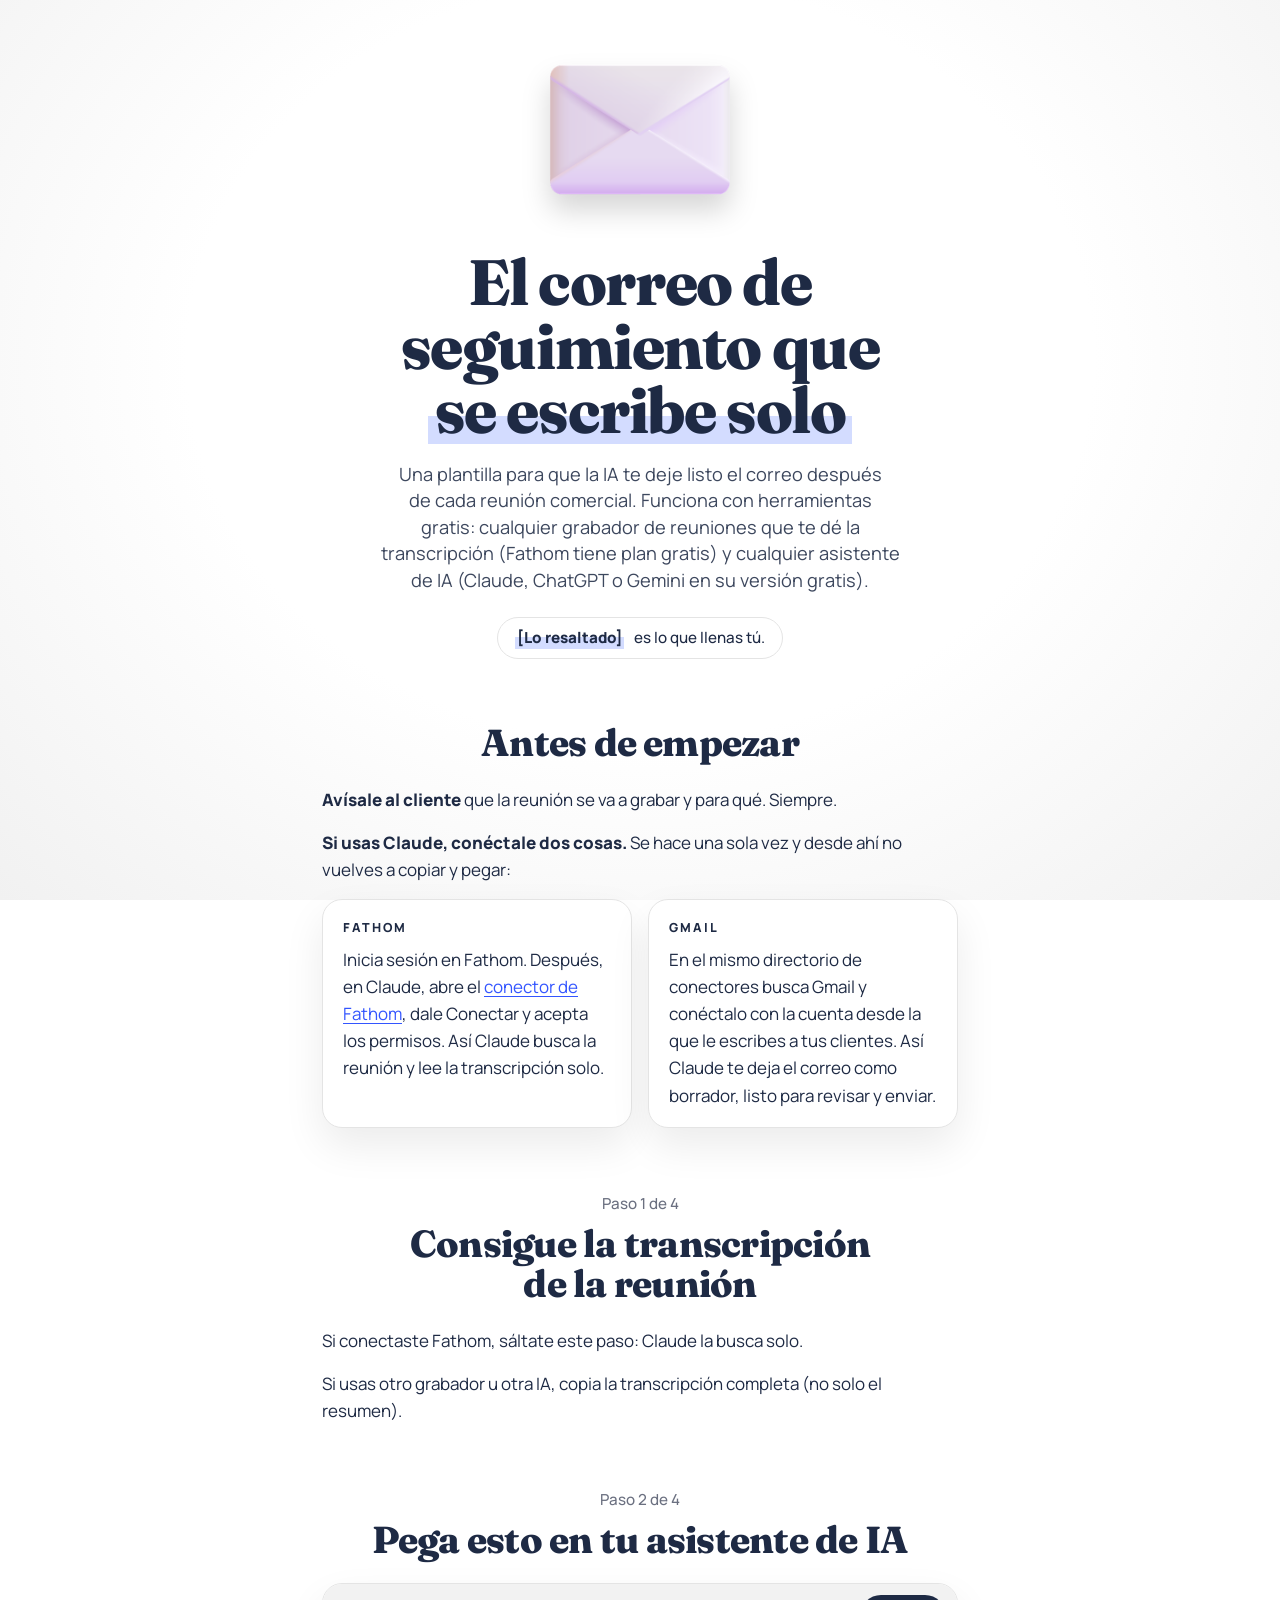
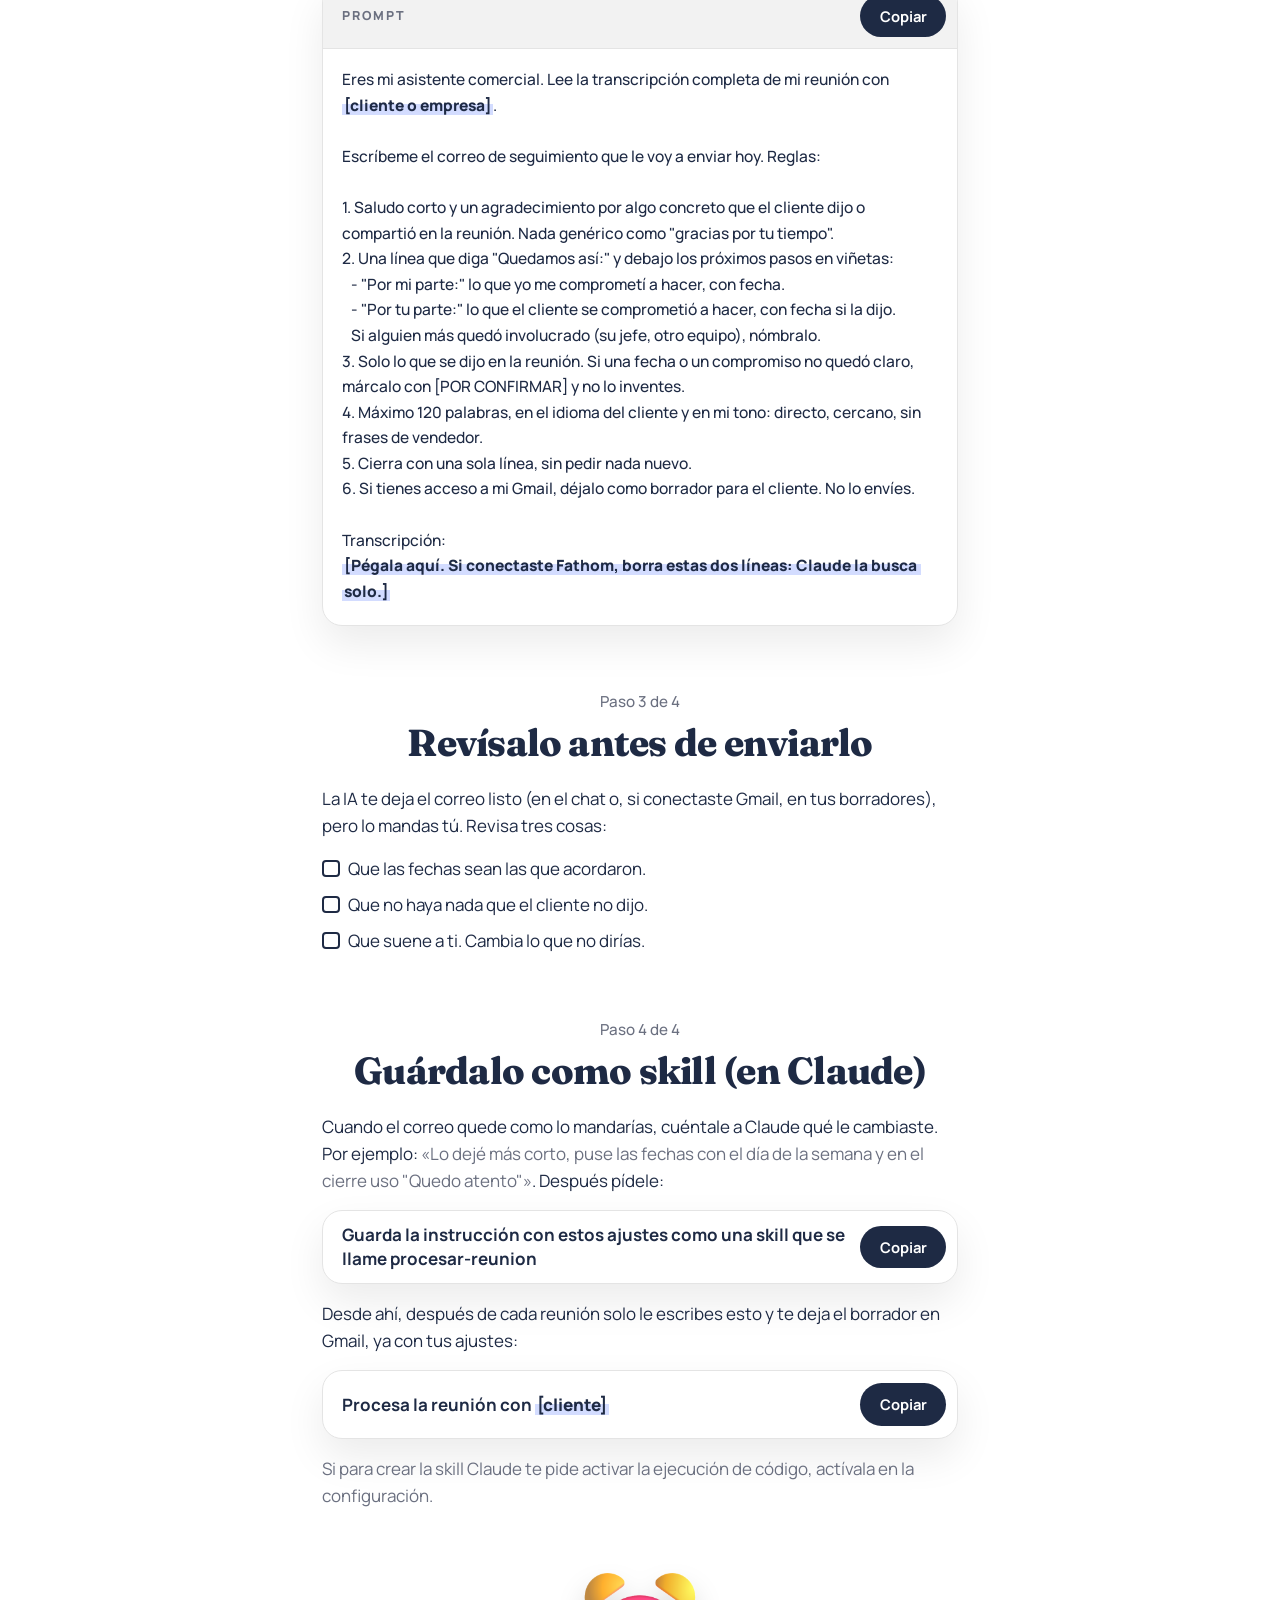
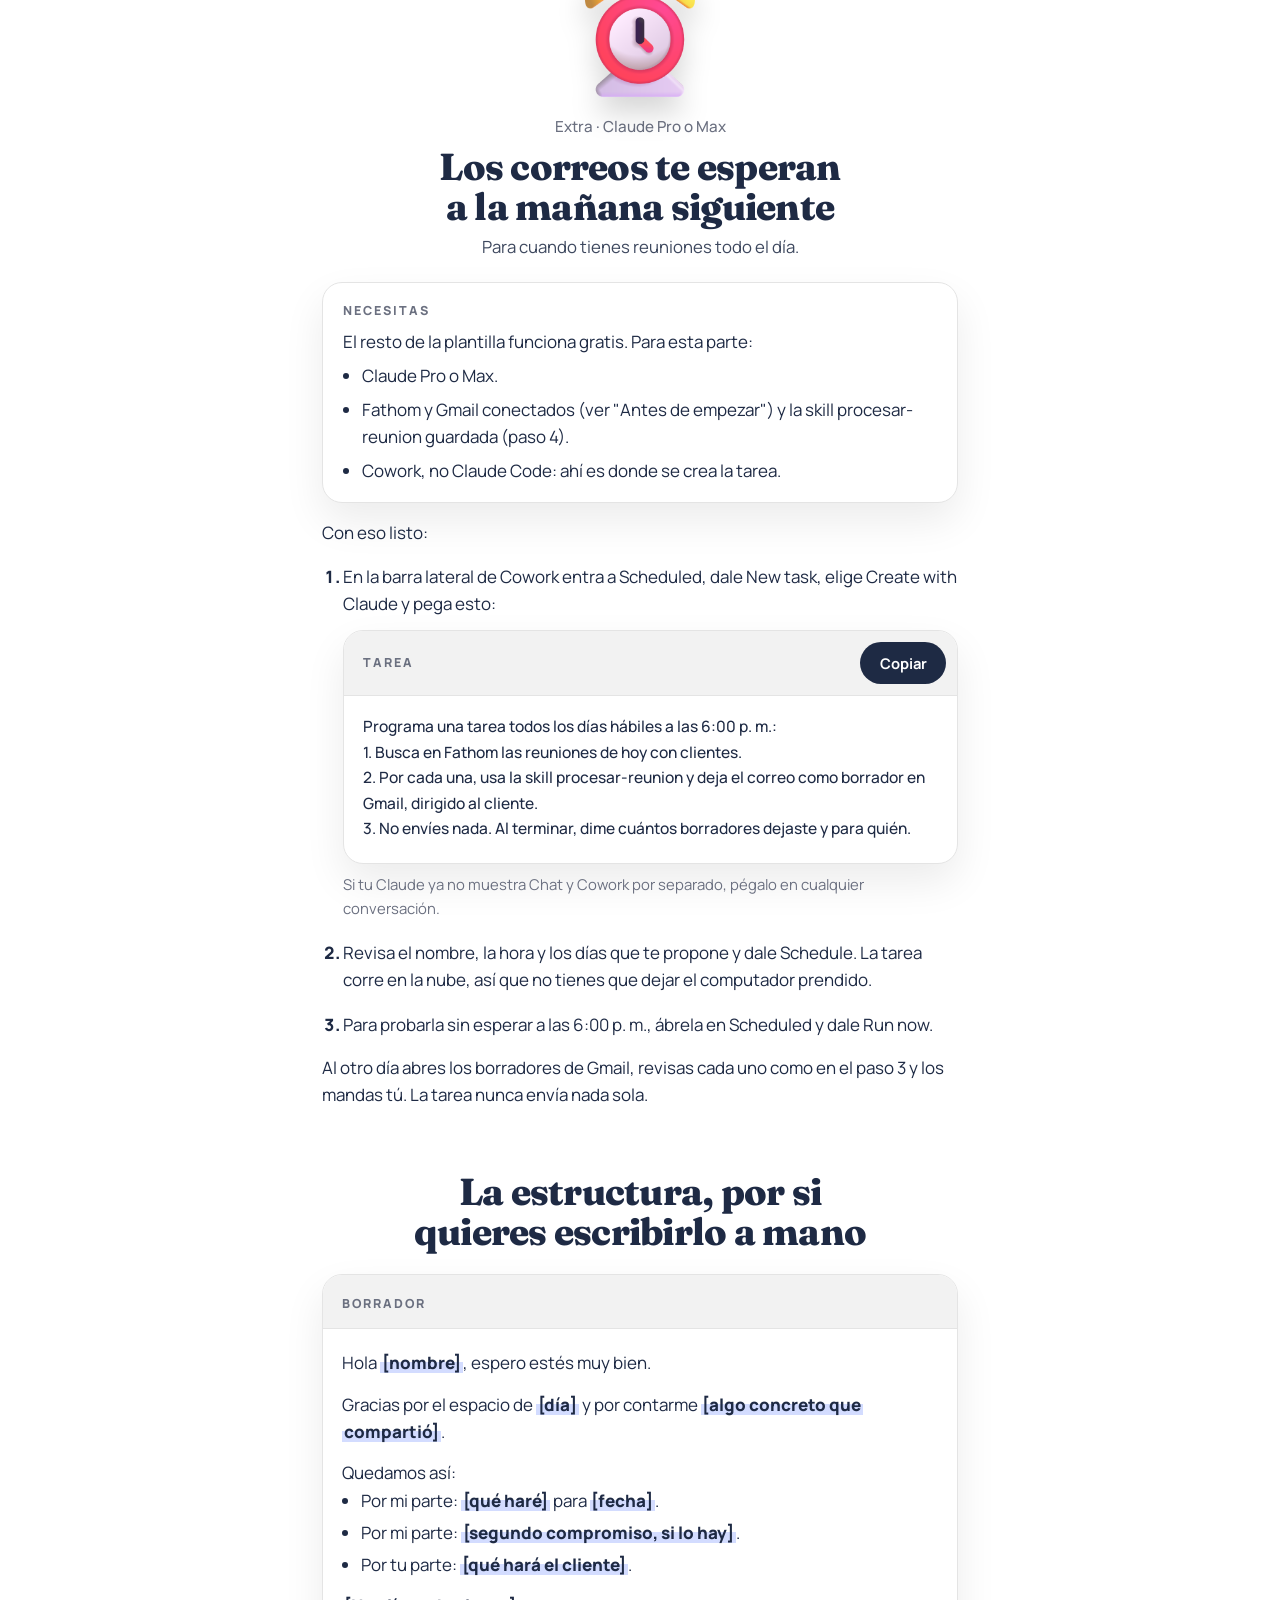
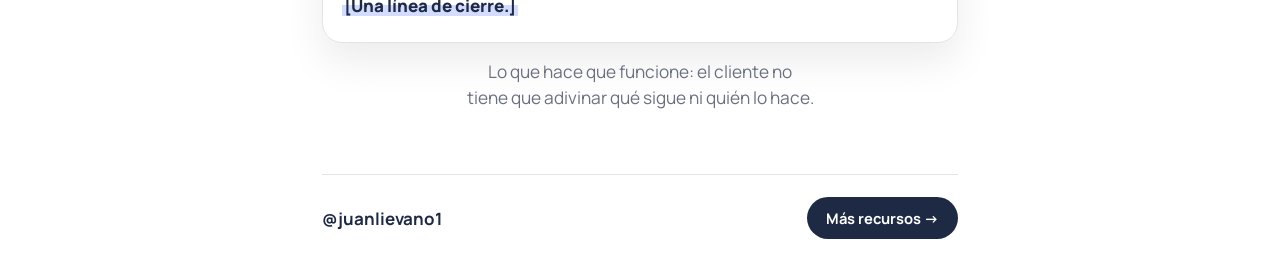
==== correo/index.html @ b19b965e "Primer recurso: plantilla del correo de seguimiento Página con la marca de los carruseles, prompts p" ====
<!doctype html>
<html lang="es">
<head>
<meta charset="utf-8">
<meta name="viewport" content="width=device-width, initial-scale=1, viewport-fit=cover">
<title>El correo de seguimiento que se escribe solo · @juanlievano1</title>
<meta name="description" content="La plantilla para que la IA te deje listo el correo de seguimiento después de cada reunión comercial.">
<meta property="og:type" content="article">
<meta property="og:locale" content="es_CO">
<meta property="og:title" content="El correo de seguimiento que se escribe solo">
<meta property="og:description" content="La plantilla para que la IA te deje listo el correo después de cada reunión comercial.">
<meta property="og:url" content="https://jlievano9.github.io/recursos/correo/">
<meta property="og:image" content="https://jlievano9.github.io/recursos/img/og-correo.png">
<meta property="og:image:width" content="1200">
<meta property="og:image:height" content="630">
<meta name="twitter:card" content="summary_large_image">
<link rel="icon" type="image/png" href="../img/sobre.png">
<link rel="preconnect" href="https://fonts.googleapis.com">
<link rel="preconnect" href="https://fonts.gstatic.com" crossorigin>
<link rel="stylesheet" href="https://fonts.googleapis.com/css2?family=Fraunces:opsz,wght@9..144,600;9..144,800&family=Manrope:wght@400;500;700;800&display=swap">
<link rel="stylesheet" href="../estilo.css">
</head>
<body>
<main class="hoja">

  <header class="portada">
    <img class="obj" src="../img/sobre.png" alt="" width="400" height="400">
    <h1>El correo de seguimiento que <mark>se escribe solo</mark></h1>
    <p class="sub">Una plantilla para que la IA te deje listo el correo después de cada reunión comercial. Funciona con herramientas gratis: cualquier grabador de reuniones que te dé la transcripción (Fathom tiene plan gratis) y cualquier asistente de IA (Claude, ChatGPT o Gemini en su versión gratis).</p>
    <p class="leyenda"><mark class="llenar">[Lo resaltado]</mark> es lo que llenas tú.</p>
  </header>

  <section class="seccion" aria-labelledby="antes">
    <div class="cabeza">
      <h2 id="antes">Antes de empezar</h2>
    </div>
    <div class="cuerpo">
      <p><strong>Avísale al cliente</strong> que la reunión se va a grabar y para qué. Siempre.</p>
      <p><strong>Si usas Claude, conéctale dos cosas.</strong> Se hace una sola vez y desde ahí no vuelves a copiar y pegar:</p>
      <div class="dos">
        <div class="tarjeta">
          <h3 class="etq">Fathom</h3>
          <p>Inicia sesión en Fathom. Después, en Claude, abre el <a href="https://claude.ai/directory/connectors/fathom">conector de Fathom</a>, dale Conectar y acepta los permisos. Así Claude busca la reunión y lee la transcripción solo.</p>
        </div>
        <div class="tarjeta">
          <h3 class="etq">Gmail</h3>
          <p>En el mismo directorio de conectores busca Gmail y conéctalo con la cuenta desde la que le escribes a tus clientes. Así Claude te deja el correo como borrador, listo para revisar y enviar.</p>
        </div>
      </div>
    </div>
  </section>

  <section class="seccion" aria-labelledby="paso1">
    <div class="cabeza">
      <p class="contador">Paso 1 de 4</p>
      <h2 id="paso1">Consigue la transcripción de la reunión</h2>
    </div>
    <div class="cuerpo">
      <p>Si conectaste Fathom, sáltate este paso: Claude la busca solo.</p>
      <p>Si usas otro grabador u otra IA, copia la transcripción completa (no solo el resumen).</p>
    </div>
  </section>

  <section class="seccion" aria-labelledby="paso2">
    <div class="cabeza">
      <p class="contador">Paso 2 de 4</p>
      <h2 id="paso2">Pega esto en tu asistente de IA</h2>
    </div>
    <div class="cuerpo">
      <div class="prompt">
        <div class="prompt-top">
          <span class="etq gris">Prompt</span>
          <button class="pildora" type="button" data-copia="prompt-correo">Copiar</button>
        </div>
<pre id="prompt-correo">Eres mi asistente comercial. Lee la transcripción completa de mi reunión con <mark class="llenar">[cliente o empresa]</mark>.

Escríbeme el correo de seguimiento que le voy a enviar hoy. Reglas:

1. Saludo corto y un agradecimiento por algo concreto que el cliente dijo o compartió en la reunión. Nada genérico como "gracias por tu tiempo".
2. Una línea que diga "Quedamos así:" y debajo los próximos pasos en viñetas:
   - "Por mi parte:" lo que yo me comprometí a hacer, con fecha.
   - "Por tu parte:" lo que el cliente se comprometió a hacer, con fecha si la dijo.
   Si alguien más quedó involucrado (su jefe, otro equipo), nómbralo.
3. Solo lo que se dijo en la reunión. Si una fecha o un compromiso no quedó claro, márcalo con [POR CONFIRMAR] y no lo inventes.
4. Máximo 120 palabras, en el idioma del cliente y en mi tono: directo, cercano, sin frases de vendedor.
5. Cierra con una sola línea, sin pedir nada nuevo.
6. Si tienes acceso a mi Gmail, déjalo como borrador para el cliente. No lo envíes.

Transcripción:
<mark class="llenar">[Pégala aquí. Si conectaste Fathom, borra estas dos líneas: Claude la busca solo.]</mark></pre>
      </div>
    </div>
  </section>

  <section class="seccion" aria-labelledby="paso3">
    <div class="cabeza">
      <p class="contador">Paso 3 de 4</p>
      <h2 id="paso3">Revísalo antes de enviarlo</h2>
    </div>
    <div class="cuerpo">
      <p>La IA te deja el correo listo (en el chat o, si conectaste Gmail, en tus borradores), pero lo mandas tú. Revisa tres cosas:</p>
      <ul class="revisar">
        <li>Que las fechas sean las que acordaron.</li>
        <li>Que no haya nada que el cliente no dijo.</li>
        <li>Que suene a ti. Cambia lo que no dirías.</li>
      </ul>
    </div>
  </section>

  <section class="seccion" aria-labelledby="paso4">
    <div class="cabeza">
      <p class="contador">Paso 4 de 4</p>
      <h2 id="paso4">Guárdalo como skill (en Claude)</h2>
    </div>
    <div class="cuerpo">
      <p>Cuando el correo quede como lo mandarías, cuéntale a Claude qué le cambiaste. Por ejemplo: <span class="gris">«Lo dejé más corto, puse las fechas con el día de la semana y en el cierre uso "Quedo atento"»</span>. Después pídele:</p>
      <div class="frase">
        <p id="frase-skill">Guarda la instrucción con estos ajustes como una skill que se llame procesar-reunion</p>
        <button class="pildora" type="button" data-copia="frase-skill">Copiar</button>
      </div>
      <p>Desde ahí, después de cada reunión solo le escribes esto y te deja el borrador en Gmail, ya con tus ajustes:</p>
      <div class="frase">
        <p id="frase-procesa">Procesa la reunión con <mark class="llenar">[cliente]</mark></p>
        <button class="pildora" type="button" data-copia="frase-procesa">Copiar</button>
      </div>
      <p class="gris">Si para crear la skill Claude te pide activar la ejecución de código, actívala en la configuración.</p>
    </div>
  </section>

  <section class="seccion" aria-labelledby="extra">
    <div class="cabeza">
      <img class="obj" src="../img/reloj.png" alt="" width="400" height="400">
      <p class="contador">Extra · Claude Pro o Max</p>
      <h2 id="extra">Los correos te esperan a la mañana siguiente</h2>
      <p class="sub">Para cuando tienes reuniones todo el día.</p>
    </div>
    <div class="cuerpo">
      <div class="tarjeta">
        <p class="etq gris">Necesitas</p>
        <p>El resto de la plantilla funciona gratis. Para esta parte:</p>
        <ul class="requisitos">
          <li>Claude Pro o Max.</li>
          <li>Fathom y Gmail conectados (ver "Antes de empezar") y la skill procesar-reunion guardada (paso 4).</li>
          <li>Cowork, no Claude Code: ahí es donde se crea la tarea.</li>
        </ul>
      </div>
      <p>Con eso listo:</p>
      <ol class="pasos-extra">
        <li>
          En la barra lateral de Cowork entra a Scheduled, dale New task, elige Create with Claude y pega esto:
          <div class="prompt">
            <div class="prompt-top">
              <span class="etq gris">Tarea</span>
              <button class="pildora" type="button" data-copia="prompt-tarea">Copiar</button>
            </div>
<pre id="prompt-tarea">Programa una tarea todos los días hábiles a las 6:00 p. m.:
1. Busca en Fathom las reuniones de hoy con clientes.
2. Por cada una, usa la skill procesar-reunion y deja el correo como borrador en Gmail, dirigido al cliente.
3. No envíes nada. Al terminar, dime cuántos borradores dejaste y para quién.</pre>
          </div>
          <p class="nota">Si tu Claude ya no muestra Chat y Cowork por separado, pégalo en cualquier conversación.</p>
        </li>
        <li>Revisa el nombre, la hora y los días que te propone y dale Schedule. La tarea corre en la nube, así que no tienes que dejar el computador prendido.</li>
        <li>Para probarla sin esperar a las 6:00 p. m., ábrela en Scheduled y dale Run now.</li>
      </ol>
      <p>Al otro día abres los borradores de Gmail, revisas cada uno como en el paso 3 y los mandas tú. La tarea nunca envía nada sola.</p>
    </div>
  </section>

  <section class="seccion" aria-labelledby="mano">
    <div class="cabeza">
      <h2 id="mano">La estructura, por si quieres escribirlo a mano</h2>
    </div>
    <div class="cuerpo">
      <div class="correo">
        <div class="correo-top"><span class="etq gris">Borrador</span></div>
        <div class="correo-cuerpo">
          <p>Hola <mark class="llenar">[nombre]</mark>, espero estés muy bien.</p>
          <p>Gracias por el espacio de <mark class="llenar">[día]</mark> y por contarme <mark class="llenar">[algo concreto que compartió]</mark>.</p>
          <div>
            <p>Quedamos así:</p>
            <ul>
              <li>Por mi parte: <mark class="llenar">[qué haré]</mark> para <mark class="llenar">[fecha]</mark>.</li>
              <li>Por mi parte: <mark class="llenar">[segundo compromiso, si lo hay]</mark>.</li>
              <li>Por tu parte: <mark class="llenar">[qué hará el cliente]</mark>.</li>
            </ul>
          </div>
          <p><mark class="llenar">[Una línea de cierre.]</mark></p>
        </div>
      </div>
      <p class="razon">Lo que hace que funcione: el cliente no tiene que adivinar qué sigue ni quién lo hace.</p>
    </div>
  </section>

  <footer class="pie">
    <a class="handle" href="https://www.instagram.com/juanlievano1/">@juanlievano1</a>
    <a class="pildora" href="../">Más recursos →</a>
  </footer>
</main>
<script src="../copiar.js"></script>
</body>
</html>
---- estilo.css ----
/* Marca de @juanlievano1, la misma de los carruseles (preset "blanco", instagram/marca/manual-de-marca.md):
   fondo blanco que baja a #F1F1F1 en los bordes, títulos en Fraunces 800, texto en Manrope, tinta #1E2A44,
   un solo resaltado (marcador #D3DCFF en la mitad de abajo), objetos 3D de Fluent y la píldora de tinta.
   Verde solo para lo que está bien. Una columna: cabezas centradas como las slides, texto a la izquierda. */
:root{
  --fondo:#FFFFFF;
  --fondo-borde:#F1F1F1;
  --tinta:#1E2A44;
  --gris:#6B7080;
  --marcador:#D3DCFF;
  --azul:#3355FF;
  --tarjeta:#F2F2F2;
  --linea:#E4E4E4;
  --bien:#2F7D5B;
  --sombra:0 18px 40px rgba(0,0,0,.08);
  --sombra-objeto:rgba(0,0,0,.16);
  --titulo:'Fraunces', Georgia, 'Times New Roman', serif;
  --texto:'Manrope', 'Segoe UI', system-ui, -apple-system, sans-serif;
  color-scheme:light;
}
*{box-sizing:border-box}
html{background:var(--fondo);-webkit-text-size-adjust:100%}
body{
  margin:0;
  color:var(--tinta);
  font-family:var(--texto);
  font-size:17px;
  line-height:1.6;
  -webkit-font-smoothing:antialiased;
}
/* El degradado de las slides, fijo a la pantalla (en iPhone background-attachment:fixed no funciona). */
body::before{
  content:"";position:fixed;inset:0;z-index:-1;
  background:radial-gradient(ellipse at 50% 40%, var(--fondo) 0%, var(--fondo) 50%, var(--fondo-borde) 100%);
}
p,h1,h2,h3,ul,ol{margin:0}
h1,h2,h3{text-wrap:balance}
strong{font-weight:800}
a{color:var(--azul);text-underline-offset:3px}
a:focus-visible,button:focus-visible{outline:3px solid var(--azul);outline-offset:3px;border-radius:8px}

.hoja{
  max-width:42rem;
  margin:0 auto;
  padding-block:2.5rem 2rem;
  padding-left:max(18px, env(safe-area-inset-left, 0px));
  padding-right:max(18px, env(safe-area-inset-right, 0px));
  display:flex;
  flex-direction:column;
  gap:4rem;
}

/* Resaltado: el marcador de los carruseles. En las plantillas marca lo que llena quien la usa. */
mark{
  color:inherit;
  background:linear-gradient(transparent 58%, var(--marcador) 58%, var(--marcador) 94%, transparent 94%);
  padding:0 .1em;
  -webkit-box-decoration-break:clone;box-decoration-break:clone;
}
mark.llenar{
  font-weight:800;
  background:linear-gradient(transparent 46%, var(--marcador) 46%, var(--marcador) 96%, transparent 96%);
}

/* Objetos 3D */
.obj{display:block;height:auto;filter:drop-shadow(0 16px 14px var(--sombra-objeto))}

/* Portada */
.portada{display:flex;flex-direction:column;align-items:center;text-align:center;gap:1.15rem}
.portada .obj{width:clamp(130px, 36vw, 180px);margin-bottom:.75rem}
h1{
  font-family:var(--titulo);
  font-weight:800;
  font-size:clamp(2.4rem, 10vw, 4rem);
  line-height:1.0;
  letter-spacing:-.022em;
}
.sub{font-size:1.14rem;line-height:1.45;opacity:.86;max-width:34rem;text-wrap:balance}
.leyenda{
  display:inline-flex;align-items:center;gap:.6rem;flex-wrap:wrap;justify-content:center;
  background:var(--fondo);border:1px solid var(--linea);border-radius:999px;
  padding:.5rem 1.1rem;font-size:.95rem;font-weight:500;margin-top:.35rem;
}

/* Cabeza de cada sección, centrada como una slide */
.seccion{display:flex;flex-direction:column;gap:1.4rem}
.cabeza{display:flex;flex-direction:column;align-items:center;text-align:center;gap:.5rem}
.cabeza .obj{width:clamp(96px, 26vw, 124px);margin-bottom:.6rem}
.contador{font-size:.95rem;font-weight:500;color:var(--gris)}
h2{
  font-family:var(--titulo);
  font-weight:800;
  font-size:clamp(1.75rem, 6.6vw, 2.35rem);
  line-height:1.06;
  letter-spacing:-.02em;
}
.cabeza .sub{font-size:1.05rem}
.cuerpo{display:flex;flex-direction:column;gap:1rem}

/* Etiquetas en mayúscula espaciadas (NO DIGAS / DI en los carruseles) */
.etq{font-size:.78rem;font-weight:800;letter-spacing:.16em;text-transform:uppercase}
.etq.gris{color:var(--gris)}

/* Tarjetas */
.tarjeta{
  background:var(--fondo);border:1px solid var(--linea);border-radius:20px;
  box-shadow:var(--sombra);padding:1.15rem 1.25rem;
  display:flex;flex-direction:column;gap:.45rem;min-width:0;
}
.dos{display:grid;grid-template-columns:1fr 1fr;gap:1rem}

/* Prompts para copiar */
.prompt{background:var(--fondo);border:1px solid var(--linea);border-radius:20px;box-shadow:var(--sombra);overflow:hidden}
.prompt-top{
  display:flex;align-items:center;justify-content:space-between;gap:1rem;
  padding:.7rem .7rem .7rem 1.2rem;border-bottom:1px solid var(--linea);background:var(--tarjeta);
}
.prompt pre{
  margin:0;padding:1.1rem 1.2rem 1.3rem;
  font:500 .97rem/1.65 var(--texto);
  white-space:pre-wrap;overflow-wrap:anywhere;color:var(--tinta);
}
.frase{
  display:flex;align-items:center;justify-content:space-between;gap:.9rem;
  background:var(--fondo);border:1px solid var(--linea);border-radius:20px;box-shadow:var(--sombra);
  padding:.75rem .7rem .75rem 1.2rem;
}
.frase p{font-weight:700;min-width:0;line-height:1.4}

/* La píldora de tinta ("Desliza →" en los carruseles) */
.pildora{
  flex:none;cursor:pointer;text-decoration:none;
  display:inline-flex;align-items:center;justify-content:center;gap:.4rem;
  font:700 .92rem/1 var(--texto);
  color:var(--fondo);background:var(--tinta);
  border:0;border-radius:999px;padding:.72rem 1.2rem;min-height:2.65rem;
  transition:background-color .15s ease;
}
.pildora:hover{background:#2C3B5E}
.pildora.ok{background:var(--bien)}

/* Listas */
.revisar{list-style:none;padding:0;display:flex;flex-direction:column;gap:.55rem}
.revisar li{display:grid;grid-template-columns:1.6rem 1fr;align-items:baseline}
.revisar li::before{content:"";width:.85rem;height:.85rem;border:2px solid var(--tinta);border-radius:4px;transform:translateY(.12rem)}
.pasos-extra{padding-left:1.3rem;display:flex;flex-direction:column;gap:1.1rem}
.pasos-extra li::marker{font-weight:800}
.pasos-extra li > .prompt{margin-top:.8rem}
.requisitos{padding-left:1.2rem;display:flex;flex-direction:column;gap:.4rem}
.nota{font-size:.93rem;color:var(--gris);margin-top:.6rem}
.gris{color:var(--gris)}

/* El correo a mano */
.correo{background:var(--fondo);border:1px solid var(--linea);border-radius:20px;box-shadow:var(--sombra);overflow:hidden}
.correo-top{padding:.8rem 1.2rem;border-bottom:1px solid var(--linea);background:var(--tarjeta)}
.correo-cuerpo{padding:1.25rem 1.2rem 1.45rem;display:flex;flex-direction:column;gap:.9rem}
.correo-cuerpo ul{padding-left:1.2rem;display:flex;flex-direction:column;gap:.3rem}
.razon{text-align:center;color:var(--gris);font-size:1.08rem;line-height:1.45;text-wrap:balance;max-width:32rem;align-self:center}

/* Lista de recursos (portada del sitio) */
.recurso{
  display:grid;grid-template-columns:auto 1fr;gap:1.1rem;align-items:center;
  background:var(--fondo);border:1px solid var(--linea);border-radius:20px;box-shadow:var(--sombra);
  padding:1.1rem 1.25rem;color:var(--tinta);text-decoration:none;
}
.recurso .obj{width:72px}
.recurso h2{font-size:1.45rem}
.recurso:hover{border-color:var(--tinta)}

/* Pie, como el de las slides */
.pie{
  display:flex;justify-content:space-between;align-items:center;gap:1rem;
  border-top:1px solid var(--linea);padding-top:1.4rem;
}
.pie .handle{font-weight:700;color:var(--tinta);text-decoration:none}

@media (max-width:560px){
  body{font-size:16.5px}
  .hoja{gap:3.25rem;padding-block:2rem 1.75rem}
  .dos{grid-template-columns:1fr}
  .frase{flex-direction:column;align-items:stretch}
  .frase .pildora{align-self:flex-end}
  .prompt pre{font-size:.94rem;padding:1rem 1rem 1.15rem}
  .tarjeta{padding:1rem 1.05rem}
}
@media (prefers-reduced-motion:reduce){*{transition:none!important}}
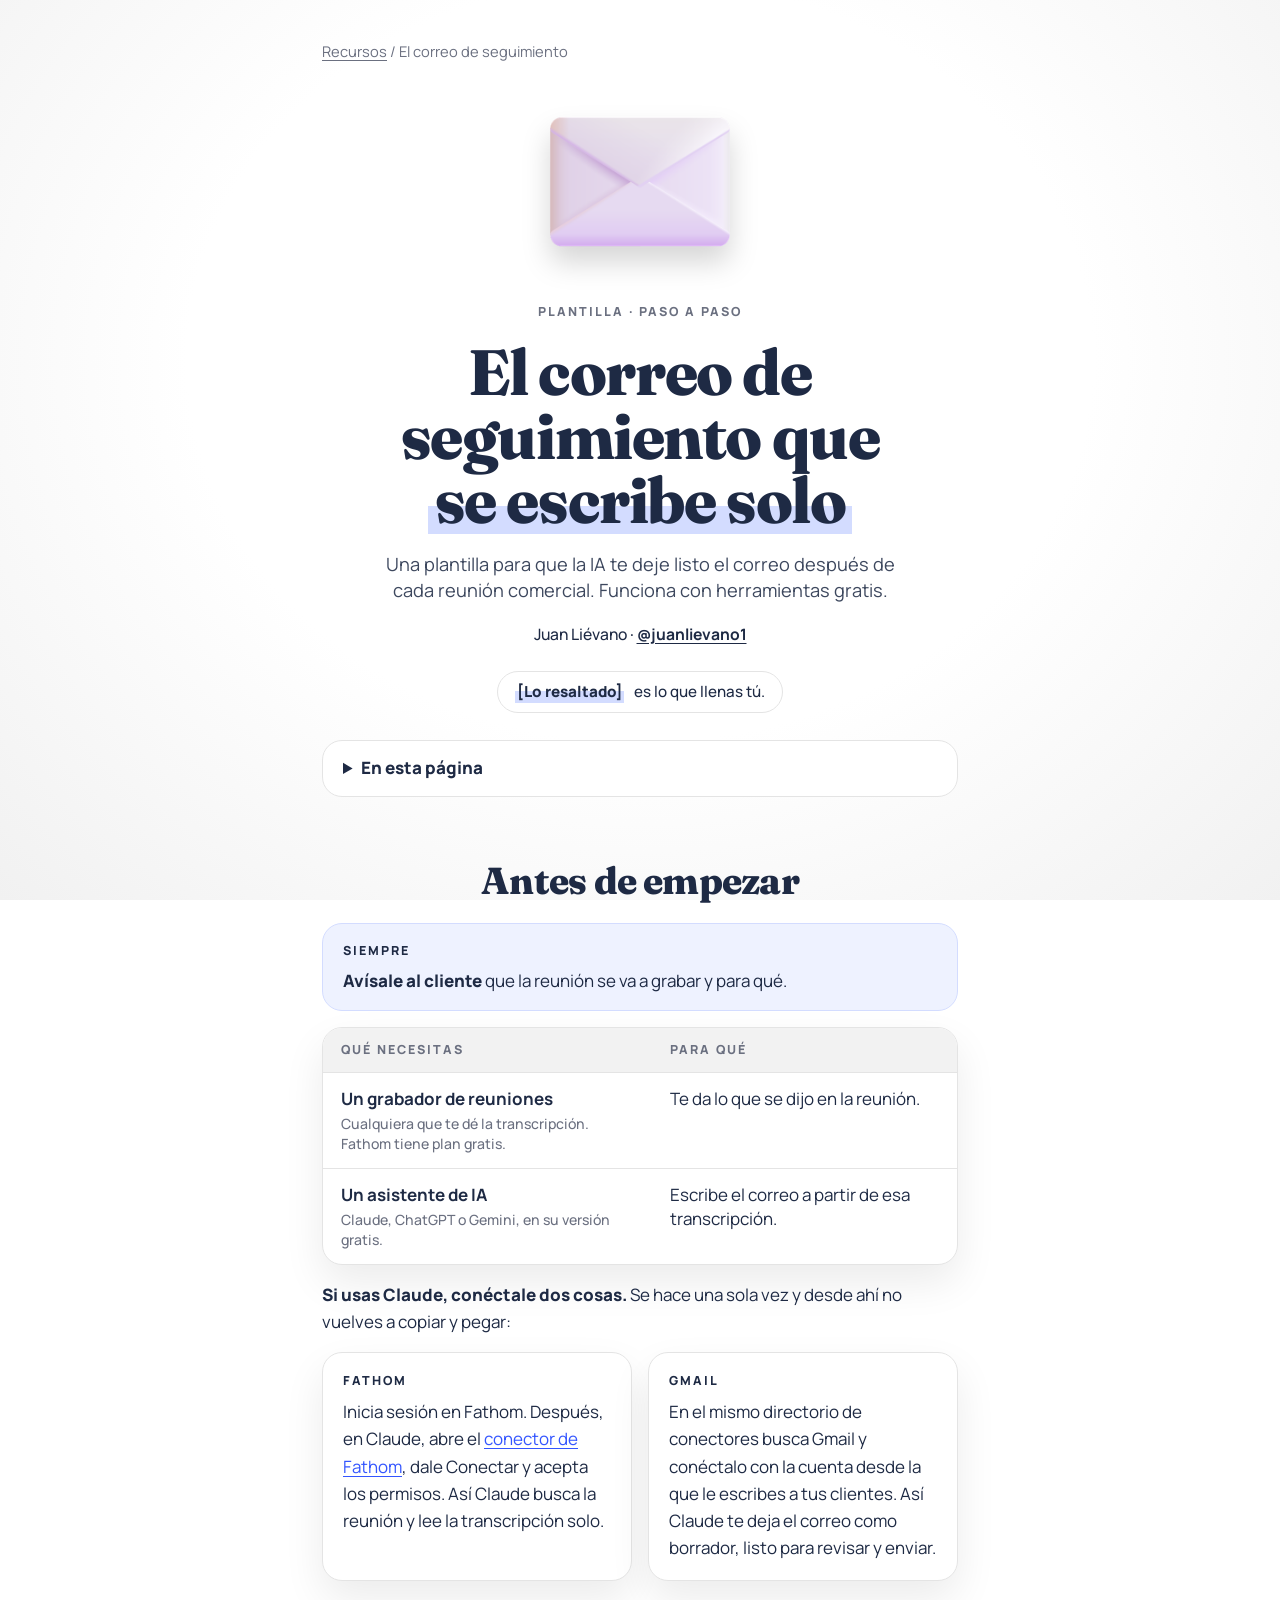
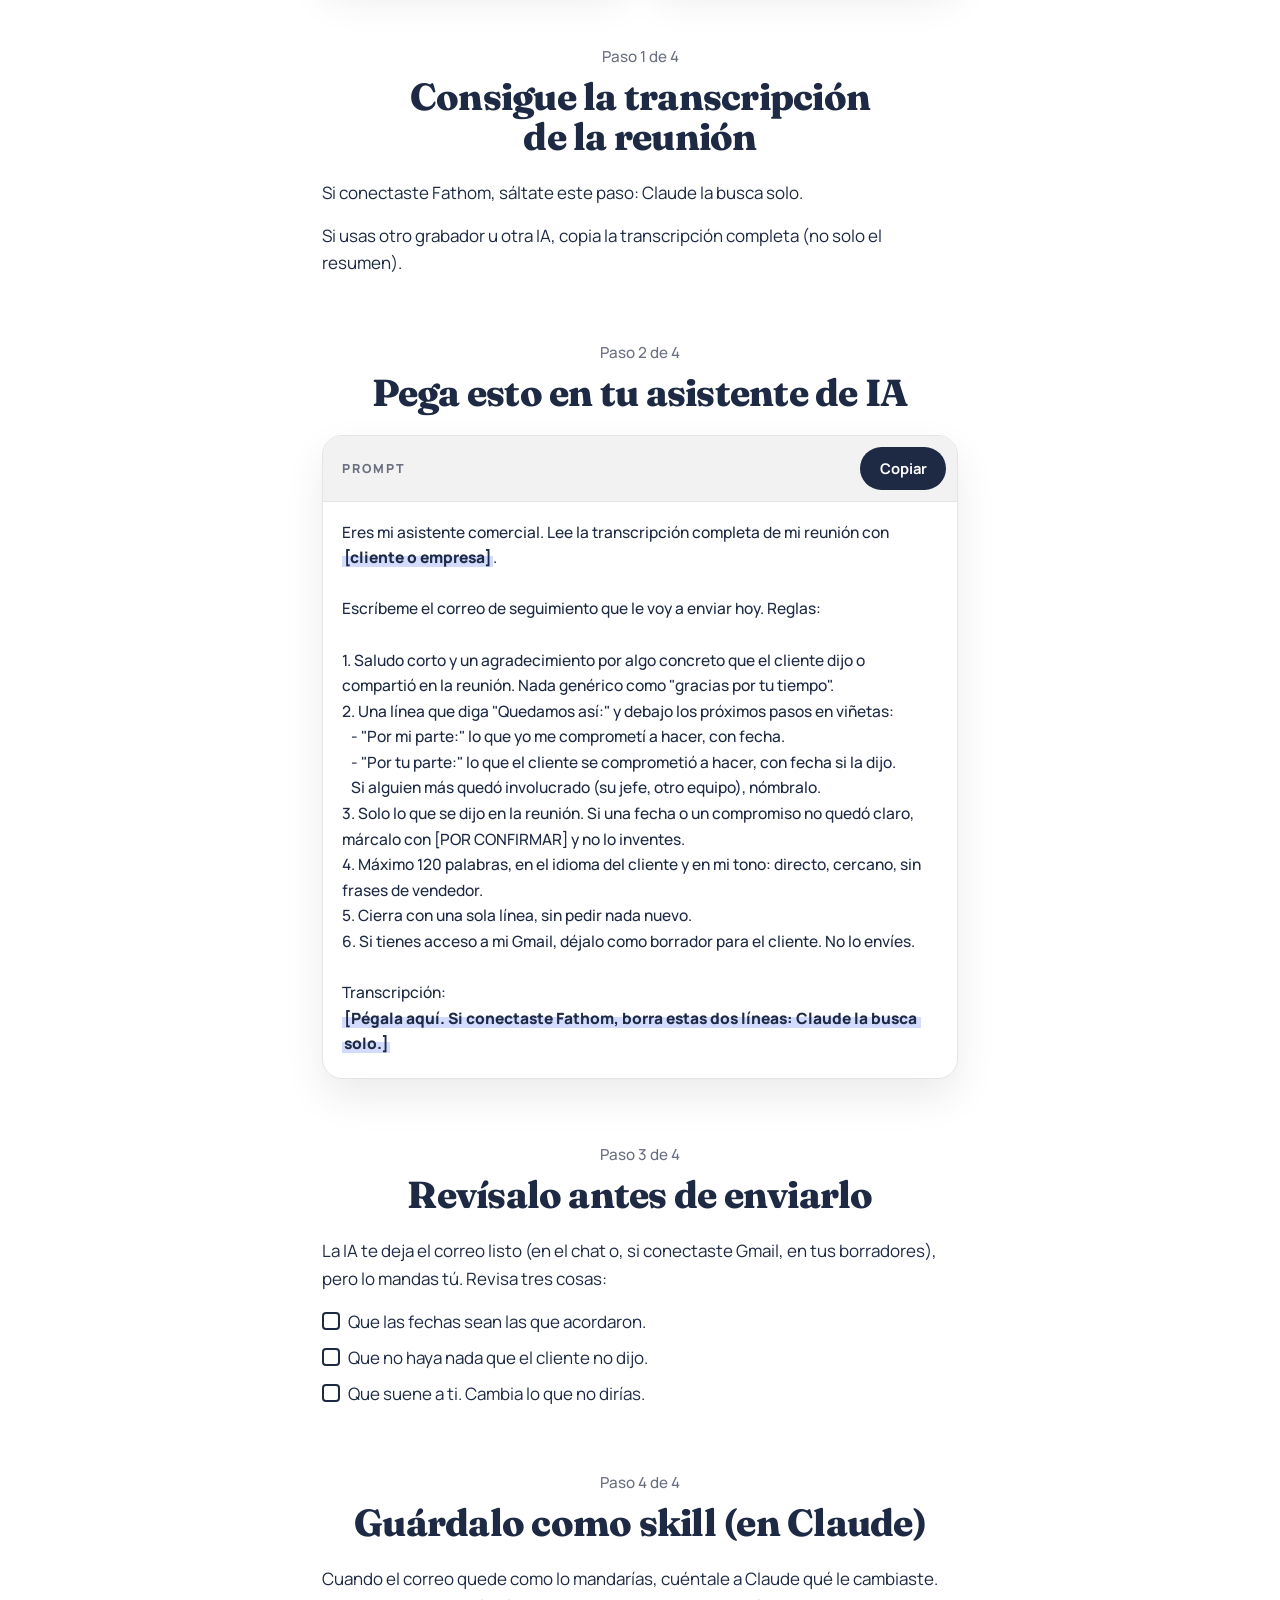
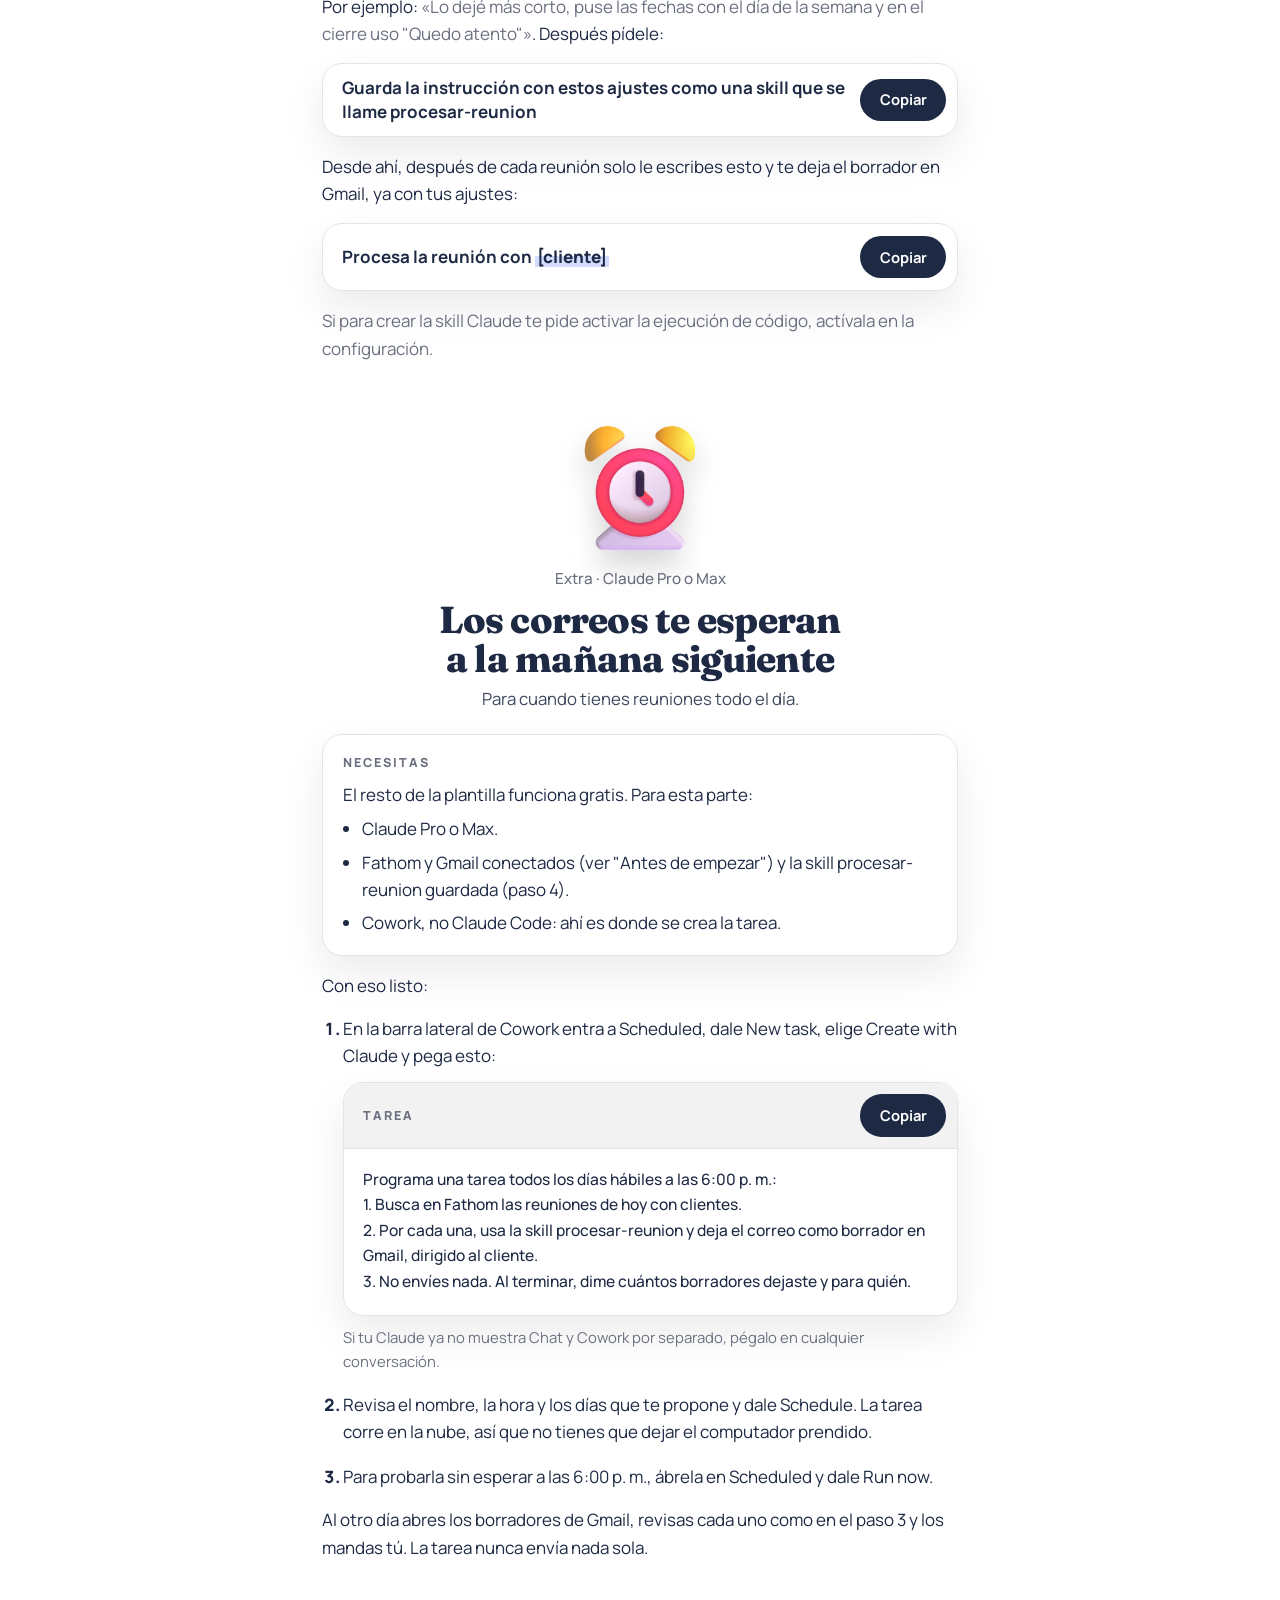
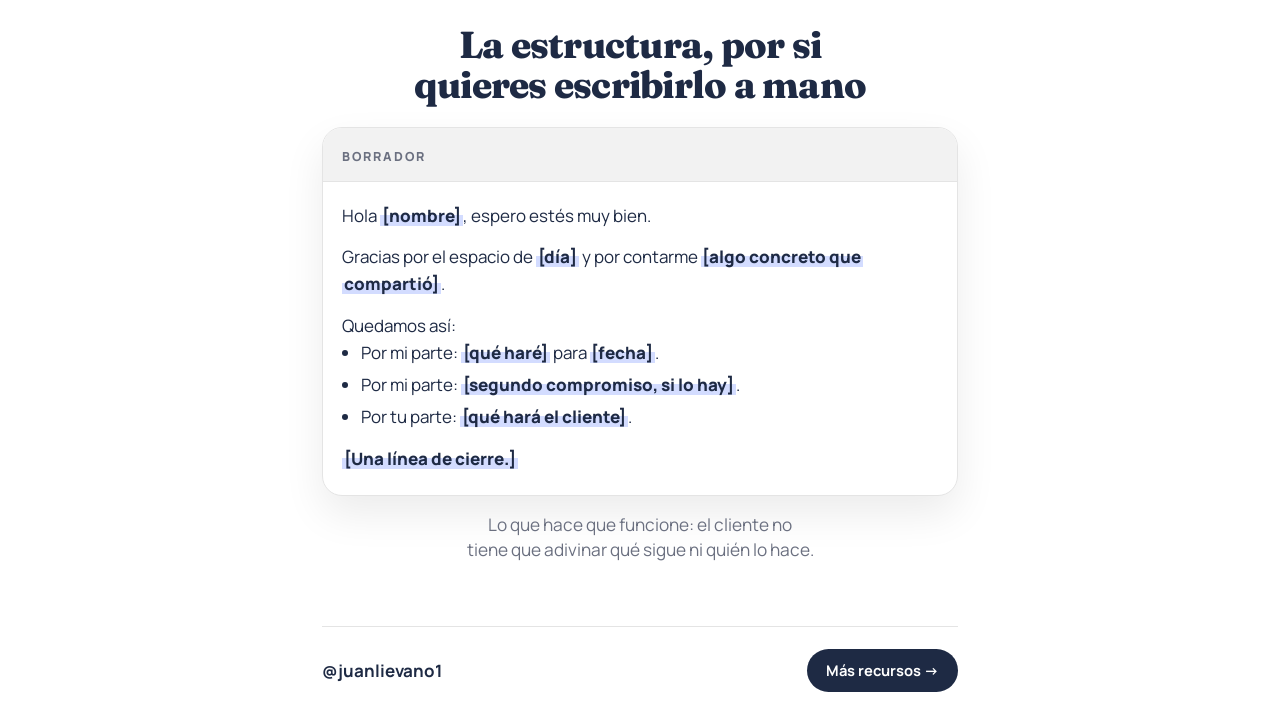
==== commit c12c1994: "Encabezado de guia, indice y tabla en los recursos Co-Authored-By: Claude Opus 5.5 <noreply@anthropi" ====
--- a/correo/index.html
+++ b/correo/index.html
@@ -9,8 +9,8 @@
 <meta property="og:locale" content="es_CO">
 <meta property="og:title" content="El correo de seguimiento que se escribe solo">
 <meta property="og:description" content="La plantilla para que la IA te deje listo el correo después de cada reunión comercial.">
-<meta property="og:url" content="https://jlievano9.github.io/recursos/correo/">
-<meta property="og:image" content="https://jlievano9.github.io/recursos/img/og-correo.png">
+<meta property="og:url" content="https://juanlievano1.github.io/recursos/correo/">
+<meta property="og:image" content="https://juanlievano1.github.io/recursos/img/og-correo.png">
 <meta property="og:image:width" content="1200">
 <meta property="og:image:height" content="630">
 <meta name="twitter:card" content="summary_large_image">
@@ -24,10 +24,25 @@
 <main class="hoja">
 
   <header class="portada">
+    <nav class="ruta" aria-label="Ruta"><a href="../">Recursos</a> / El correo de seguimiento</nav>
     <img class="obj" src="../img/sobre.png" alt="" width="400" height="400">
+    <p class="etq gris">Plantilla · Paso a paso</p>
     <h1>El correo de seguimiento que <mark>se escribe solo</mark></h1>
-    <p class="sub">Una plantilla para que la IA te deje listo el correo después de cada reunión comercial. Funciona con herramientas gratis: cualquier grabador de reuniones que te dé la transcripción (Fathom tiene plan gratis) y cualquier asistente de IA (Claude, ChatGPT o Gemini en su versión gratis).</p>
+    <p class="sub">Una plantilla para que la IA te deje listo el correo después de cada reunión comercial. Funciona con herramientas gratis.</p>
+    <p class="autor">Juan Liévano · <a href="https://www.instagram.com/juanlievano1/">@juanlievano1</a></p>
     <p class="leyenda"><mark class="llenar">[Lo resaltado]</mark> es lo que llenas tú.</p>
+    <details class="indice">
+      <summary>En esta página</summary>
+      <ol>
+        <li><a href="#antes">Antes de empezar</a></li>
+        <li><a href="#paso1">Paso 1: Consigue la transcripción</a></li>
+        <li><a href="#paso2">Paso 2: Pega esto en tu asistente de IA</a></li>
+        <li><a href="#paso3">Paso 3: Revísalo antes de enviarlo</a></li>
+        <li><a href="#paso4">Paso 4: Guárdalo como skill</a></li>
+        <li><a href="#extra">Extra: los correos te esperan a la mañana siguiente</a></li>
+        <li><a href="#mano">La estructura, por si quieres escribirlo a mano</a></li>
+      </ol>
+    </details>
   </header>
 
   <section class="seccion" aria-labelledby="antes">
@@ -35,7 +50,21 @@
       <h2 id="antes">Antes de empezar</h2>
     </div>
     <div class="cuerpo">
-      <p><strong>Avísale al cliente</strong> que la reunión se va a grabar y para qué. Siempre.</p>
+      <div class="aviso">
+        <p class="etq">Siempre</p>
+        <p><strong>Avísale al cliente</strong> que la reunión se va a grabar y para qué.</p>
+      </div>
+      <div class="tabla-marco">
+        <table class="tabla">
+          <thead>
+            <tr><th scope="col" class="etq gris">Qué necesitas</th><th scope="col" class="etq gris">Para qué</th></tr>
+          </thead>
+          <tbody>
+            <tr><td>Un grabador de reuniones<small>Cualquiera que te dé la transcripción. Fathom tiene plan gratis.</small></td><td>Te da lo que se dijo en la reunión.</td></tr>
+            <tr><td>Un asistente de IA<small>Claude, ChatGPT o Gemini, en su versión gratis.</small></td><td>Escribe el correo a partir de esa transcripción.</td></tr>
+          </tbody>
+        </table>
+      </div>
       <p><strong>Si usas Claude, conéctale dos cosas.</strong> Se hace una sola vez y desde ahí no vuelves a copiar y pegar:</p>
       <div class="dos">
         <div class="tarjeta">
--- a/estilo.css
+++ b/estilo.css
@@ -82,6 +82,36 @@
   padding:.5rem 1.1rem;font-size:.95rem;font-weight:500;margin-top:.35rem;
 }
 
+/* Encabezado de guía: ruta, autor e índice */
+.ruta{align-self:flex-start;font-size:.92rem;color:var(--gris);margin-bottom:.6rem;text-align:left}
+.ruta a{color:var(--gris)}
+.autor{font-size:.98rem;font-weight:500}
+.autor a{font-weight:700;color:var(--tinta)}
+.indice{
+  align-self:stretch;text-align:left;margin-top:.5rem;
+  background:var(--fondo);border:1px solid var(--linea);border-radius:20px;
+  padding:.85rem 1.25rem;
+}
+.indice summary{font-weight:800;cursor:pointer;min-height:1.75rem}
+.indice ol{list-style:none;padding:0;margin-top:.65rem;display:flex;flex-direction:column}
+.indice a{display:block;padding:.4rem 0;color:var(--tinta);text-decoration:none}
+.indice a:hover{text-decoration:underline}
+h2[id]{scroll-margin-top:1.25rem}
+
+/* Recuadro de advertencia, con el azul del marcador */
+.aviso{
+  background:rgba(211,220,255,.38);border:1px solid var(--marcador);border-radius:20px;
+  padding:1.05rem 1.25rem;display:flex;flex-direction:column;gap:.35rem;
+}
+
+/* Tabla de "qué necesitas" */
+.tabla-marco{background:var(--fondo);border:1px solid var(--linea);border-radius:20px;box-shadow:var(--sombra);overflow:hidden}
+.tabla{width:100%;border-collapse:collapse;line-height:1.45}
+.tabla th{background:var(--tarjeta);text-align:left;padding:.8rem 1.1rem}
+.tabla td{padding:.85rem 1.1rem;vertical-align:top;border-top:1px solid var(--linea)}
+.tabla td:first-child{width:52%;font-weight:700}
+.tabla small{display:block;font-size:.88rem;font-weight:500;color:var(--gris);margin-top:.15rem}
+
 /* Cabeza de cada sección, centrada como una slide */
 .seccion{display:flex;flex-direction:column;gap:1.4rem}
 .cabeza{display:flex;flex-direction:column;align-items:center;text-align:center;gap:.5rem}
@@ -164,7 +194,9 @@
   padding:1.1rem 1.25rem;color:var(--tinta);text-decoration:none;
 }
 .recurso .obj{width:72px}
+.recurso div{display:flex;flex-direction:column;gap:.3rem;min-width:0}
 .recurso h2{font-size:1.45rem}
+.recurso .promesa{font-size:.98rem;line-height:1.4;color:var(--gris)}
 .recurso:hover{border-color:var(--tinta)}
 
 /* Pie, como el de las slides */
@@ -182,5 +214,7 @@
   .frase .pildora{align-self:flex-end}
   .prompt pre{font-size:.94rem;padding:1rem 1rem 1.15rem}
   .tarjeta{padding:1rem 1.05rem}
-}
+  .tabla th,.tabla td{padding-inline:.85rem}
+}
+@media (prefers-reduced-motion:no-preference){html{scroll-behavior:smooth}}
 @media (prefers-reduced-motion:reduce){*{transition:none!important}}
